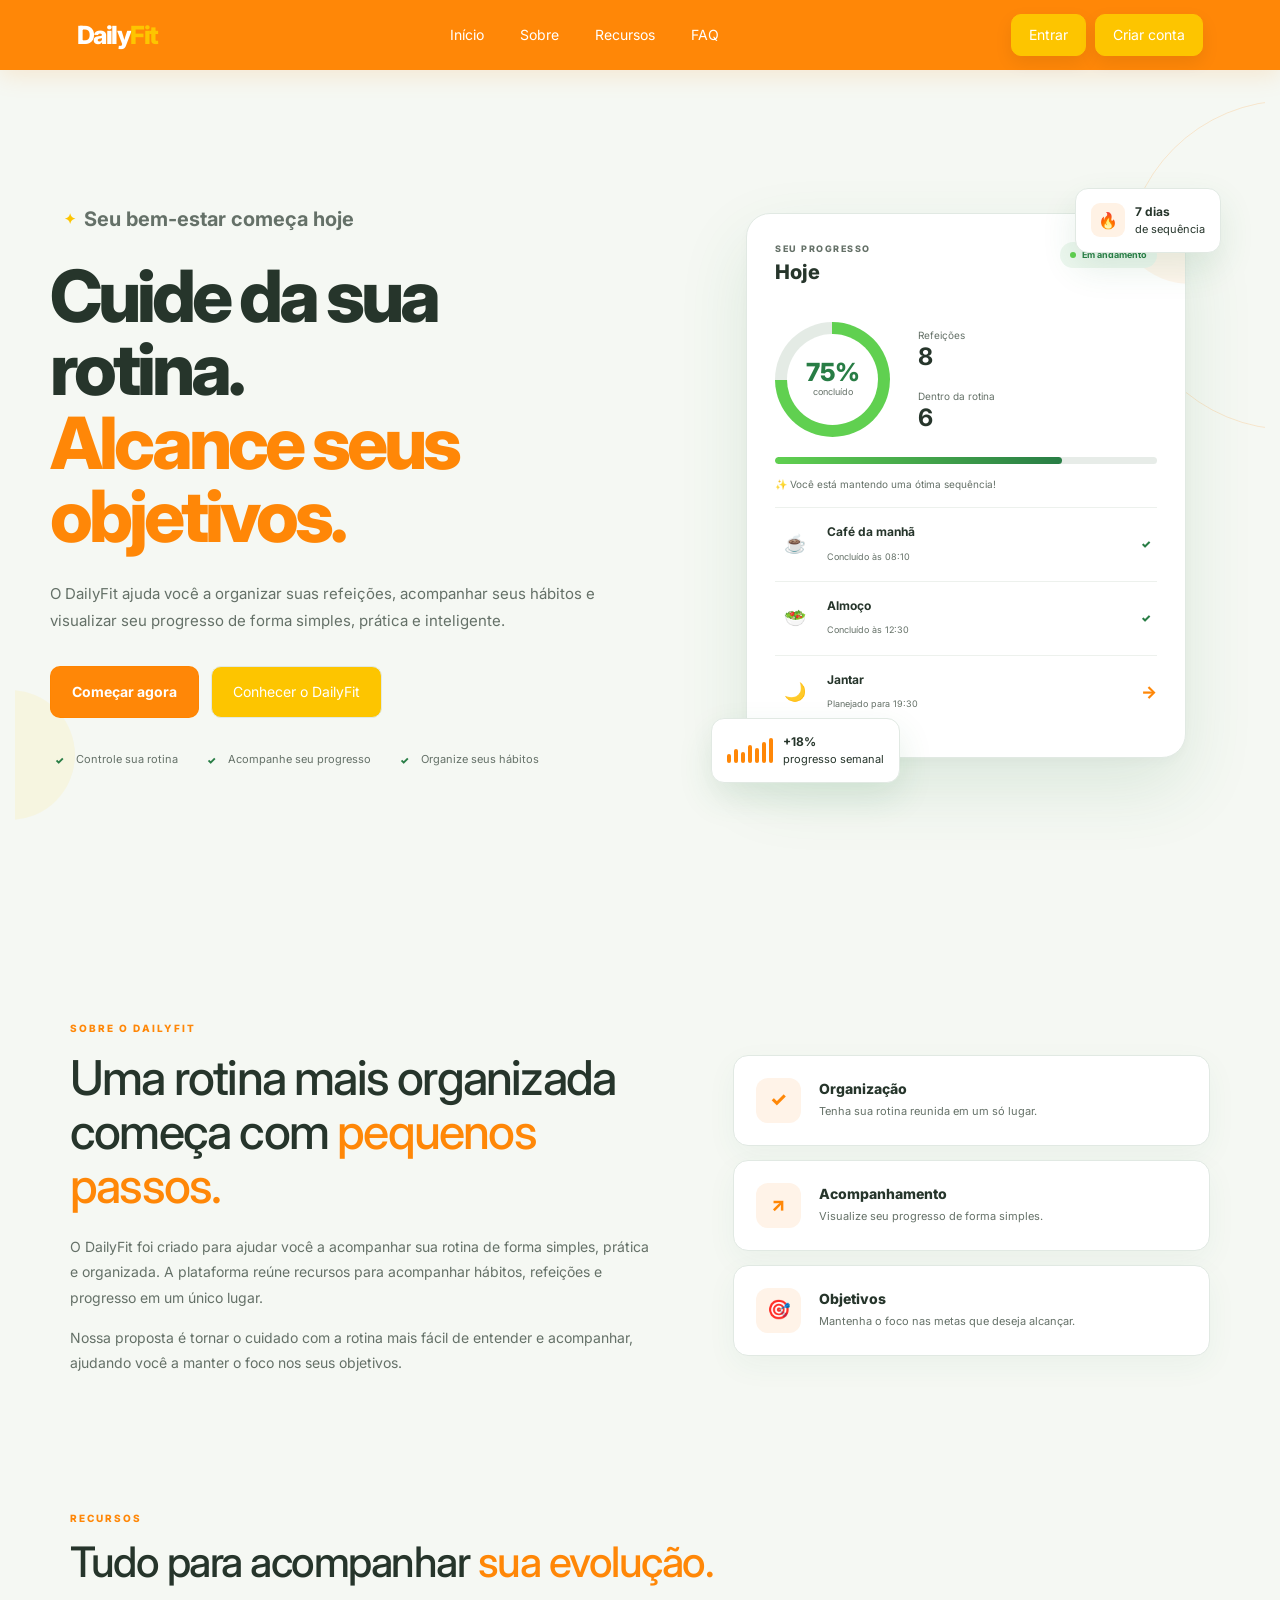
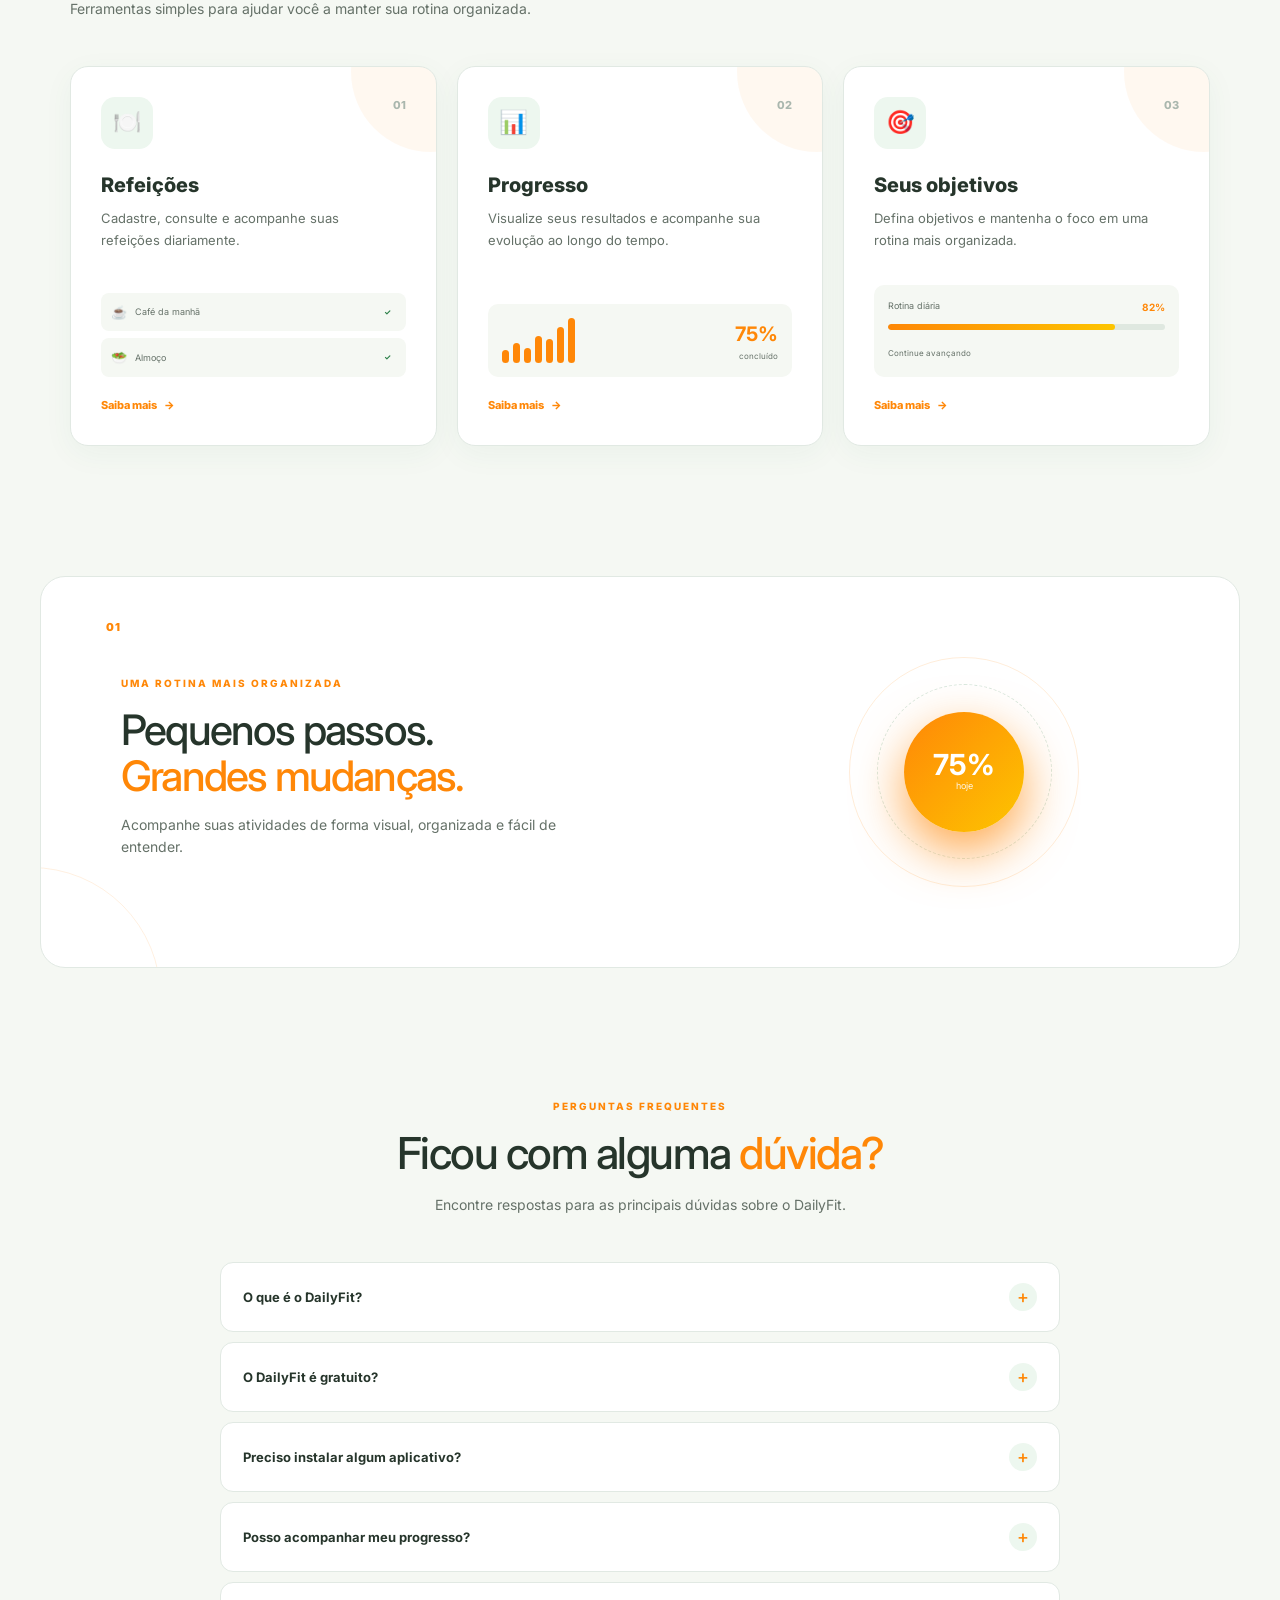
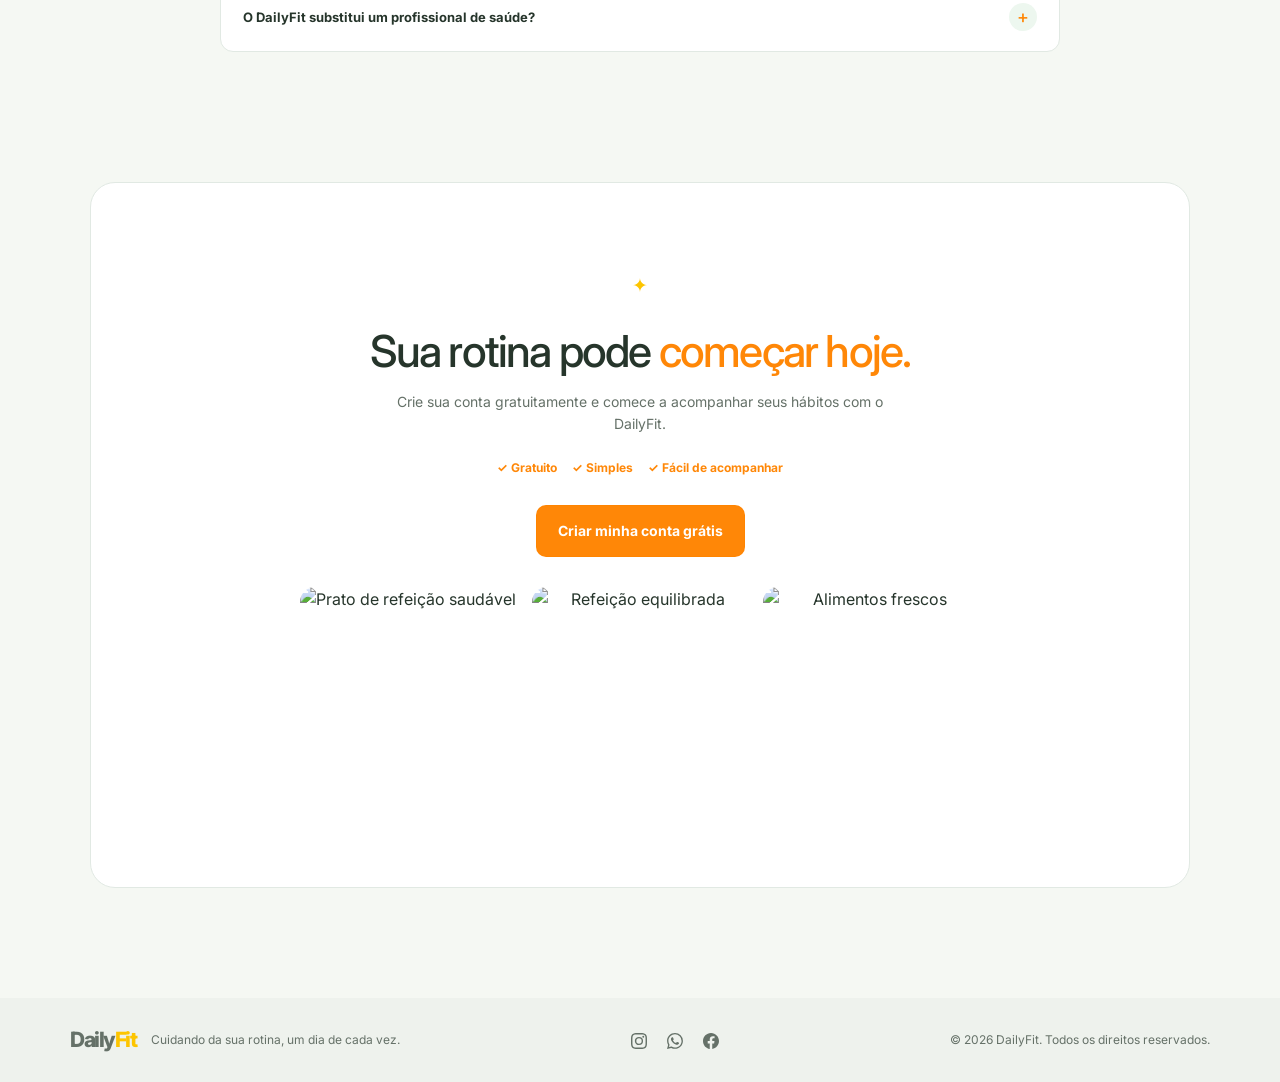
==== templates/index.html @ 5a9d4e59 "Banco de dados, telas do app e correções gerais - Cria o banco SQLite (database.py) e os modelos de " ====
<!DOCTYPE html>
<html lang="pt-BR">
<head>
    <meta charset="UTF-8">
    <meta name="viewport" content="width=device-width, initial-scale=1.0">
    <meta name="description" content="DailyFit - Organize sua rotina, acompanhe seus hábitos e visualize seu progresso de forma simples e inteligente.">
    <title>DailyFit | Sua rotina, seu progresso</title>
    <link rel="preconnect" href="https://fonts.googleapis.com">
    <link rel="preconnect" href="https://fonts.gstatic.com" crossorigin>
    <link href="https://cdn.jsdelivr.net/npm/bootstrap@5.3.8/dist/css/bootstrap.min.css" rel="stylesheet" integrity="sha384-sRIl4kxILFvY47J16cr9ZwB07vP4J8+LH7qKQnuqkuIAvNWLzeN8tE5YBujZqJLB" crossorigin="anonymous">
    <link href="https://fonts.googleapis.com/css2?family=Inter:wght@400;500;600;700;800&display=swap" rel="stylesheet">

    <link rel="stylesheet" href="/static/css/style.css">
</head>
<body>

    <!-- NAVBAR -->
    <header class="navbar">
        <a href="#inicio" class="logo">Daily<span>Fit</span></a>
        <nav class="nav-links" aria-label="Navegação principal">
        <a href="#inicio">Início</a>
        <a href="#sobre">Sobre</a>
        <a href="#recursos">Recursos</a>
        <a href="#faq">FAQ</a>
        </nav>
        <div class="nav-buttons">
            <a href="/login" class="btn-login">Entrar</a>
            <a href="/cadastro" class="btn-cadastro">Criar conta</a>
        </div>
    </header>

    <main>
        <!-- HERO -->
        <section id="inicio" class="hero">
            <div class="hero-decoration decoration-one"></div>
            <div class="hero-decoration decoration-two"></div>

            <div class="hero-content">
             <div class="badge"><span>✦</span> Seu bem-estar começa hoje</div>
             <h1>Cuide da sua rotina. <span>Alcance seus objetivos.</span></h1>
             <p>O DailyFit ajuda você a organizar suas refeições, acompanhar seus hábitos e visualizar seu progresso de forma simples, prática e inteligente.</p>

            <div class="hero-buttons">
                <a href="/cadastro" class="btn-primary">Começar agora</a>
                <a href="#sobre" class="btn-secondary">Conhecer o DailyFit</a>
            </div>

            <div class="benefits">
                <div><span class="check">✓</span> Controle sua rotina</div>
                <div><span class="check">✓</span> Acompanhe seu progresso</div>
                 <div><span class="check">✓</span> Organize seus hábitos</div>
                </div>
            </div>

            <!-- DASHBOARD -->
            <div class="dashboard-wrapper">
                <div class="floating-card card-top">
                <div class="floating-icon">🔥</div>
                <div>
                    <strong>7 dias</strong>
                    <small>de sequência</small>
                </div>
            </div>

            <div class="hero-card">
                <div class="card-header">
                <div>
                    <span class="card-label">SEU PROGRESSO</span>
                    <h3>Hoje</h3>
                </div>
                <span class="status"><span></span> Em andamento</span>
            </div>

            <div class="progress-area">
             <div class="progress-circle">
                <div class="progress-inner">
                <strong>75%</strong>
                <span>concluído</span>
                </div>
                </div>
                    <div class="progress-details">
                    <div class="stat"><span>Refeições</span> <strong>8</strong></div>
                    <div class="stat"><span>Dentro da rotina</span> <strong>6</strong></div>
                 </div>
             </div>

            <div class="progress-bar"><div></div></div>
                 <p class="progress-text">✨ Você está mantendo uma ótima sequência!</p>

                <div class="meal">
                    <div class="meal-icon">☕</div>
                    <div class="meal-info">
                        <strong>Café da manhã</strong>
                        <small>Concluído às 08:10</small>
                </div>
                    <span class="meal-check">✓</span>
            </div>

                   
            
            <div class="meal">
            <div class="meal-icon">🥗</div>
                <div class="meal-info">
                     <strong>Almoço</strong>
                    <small>Concluído às 12:30</small>
         </div>
                 <span class="meal-check">✓</span>
            </div>

                <div class="meal">
                    <div class="meal-icon">🌙</div>
                     <div class="meal-info">
                     <strong>Jantar</strong>
                      <small>Planejado para 19:30</small>
                </div>
                <span class="meal-arrow">→</span>
            </div>
            </div>

                <div class="floating-card card-bottom">
                    <div class="mini-chart">
                        <span></span><span></span><span></span><span></span><span></span><span></span><span></span>
                    </div>
                    <div>
                        <strong>+18%</strong>
                        <small>progresso semanal</small>
                    </div>
                </div>
            </div>
        </section>

        <!-- SOBRE -->
        <section id="sobre" class="sobre-section">

    <div class="sobre-content">

        <div class="sobre-texto">

            <div class="section-label">
                SOBRE O DAILYFIT
            </div>

            <h2>
                Uma rotina mais organizada
                começa com <span>pequenos passos.</span>
            </h2>

            <p>
                O DailyFit foi criado para ajudar você a acompanhar
                sua rotina de forma simples, prática e organizada.
                A plataforma reúne recursos para acompanhar hábitos,
                refeições e progresso em um único lugar.
            </p>

            <p>
                Nossa proposta é tornar o cuidado com a rotina mais
                fácil de entender e acompanhar, ajudando você a
                manter o foco nos seus objetivos.
            </p>

        </div>


        <div class="sobre-beneficios">

            <div class="beneficio-card">

                <div class="beneficio-icon">
                    ✓
                </div>

                <div>
                    <h3>Organização</h3>

                    <p>
                        Tenha sua rotina reunida
                        em um só lugar.
                    </p>
                </div>

            </div>


            <div class="beneficio-card">

                <div class="beneficio-icon">
                    ↗
                </div>

                <div>
                    <h3>Acompanhamento</h3>

                    <p>
                        Visualize seu progresso
                        de forma simples.
                    </p>
                </div>

            </div>


            <div class="beneficio-card">

                <div class="beneficio-icon">
                    🎯
                </div>

                <div>
                    <h3>Objetivos</h3>

                    <p>
                        Mantenha o foco nas metas
                        que deseja alcançar.
                    </p>
                </div>

            </div>

        </div>

    </div>

</section>

        <!-- RECURSOS -->
        <section id="recursos" class="features-section">
            <div class="section-heading">
                <div class="section-label">RECURSOS</div>
                <h2>Tudo para acompanhar <span>sua evolução.</span></h2>
                <p>Ferramentas simples para ajudar você a manter sua rotina organizada.</p>
            </div>

            <div class="features">
                <article class="feature">
                    <div class="feature-top">
                        <div class="feature-icon">🍽️</div>
                        <span class="feature-number">01</span>
                    </div>
                    <h3>Refeições</h3>
                    <p>Cadastre, consulte e acompanhe suas refeições diariamente.</p>
                    <div class="mini-meals">
                        <div><span>☕</span> Café da manhã <b>✓</b></div>
                        <div><span>🥗</span> Almoço <b>✓</b></div>
                    </div>
                    <a href="#">Saiba mais <span>→</span></a>
                </article>

                <article class="feature">
                    <div class="feature-top">
                        <div class="feature-icon">📊</div>
                        <span class="feature-number">02</span>
                    </div>
                    <h3>Progresso</h3>
                    <p>Visualize seus resultados e acompanhe sua evolução ao longo do tempo.</p>
                    <div class="mini-progress">
                        <div class="progress-bars">
                            <span></span><span></span><span></span><span></span><span></span><span></span><span></span>
                        </div>
                        <div class="mini-progress-info">
                            <strong>75%</strong>
                            <small>concluído</small>
                        </div>
                    </div>
                    <a href="#">Saiba mais <span>→</span></a>
                </article>

                <article class="feature">
                    <div class="feature-top">
                        <div class="feature-icon">🎯</div>
                        <span class="feature-number">03</span>
                    </div>
                    <h3>Seus objetivos</h3>
                    <p>Defina objetivos e mantenha o foco em uma rotina mais organizada.</p>
                    <div class="goal-box">
                        <div class="goal-header">
                            <span>Rotina diária</span>
                            <strong>82%</strong>
                        </div>
                        <div class="goal-bar"><span></span></div>
                        <small>Continue avançando</small>
                    </div>
                    <a href="#">Saiba mais <span>→</span></a>
                </article>
            </div>
        </section>

        <!-- DESTAQUE -->
        <section class="highlight">
            <div class="highlight-content">
                <span class="highlight-number">01</span>
                <div>
                    <span class="section-label">UMA ROTINA MAIS ORGANIZADA</span>
                    <h2>Pequenos passos. <span>Grandes mudanças.</span></h2>
                    <p>Acompanhe suas atividades de forma visual, organizada e fácil de entender.</p>
                </div>
            </div>

            <div class="highlight-visual">
                <div class="visual-circle circle-large"></div>
                <div class="visual-circle circle-medium"></div>
                <div class="visual-circle circle-small"></div>
                <div class="visual-center">
                    <strong>75%</strong>
                    <span>hoje</span>
                </div>
            </div>
        </section>

        <!-- PERGUNTAS FREQUENTES-->

<section id="faq" class="faq-section">

    <div class="faq-heading">

        <div class="section-label">
            PERGUNTAS FREQUENTES
        </div>

        <h2>
            Ficou com alguma
            <span>dúvida?</span>
        </h2>

        <p>
            Encontre respostas para as principais dúvidas
            sobre o DailyFit.
        </p>

    </div>


    <div class="faq-list">

        <div class="faq-item">

            <button class="faq-question" type="button">

                <span>
                    O que é o DailyFit?
                </span>

                <span class="faq-icon">
                    +
                </span>

            </button>

            <div class="faq-answer">

                <p>
                    O DailyFit é uma plataforma criada para ajudar
                    você a organizar sua rotina, acompanhar suas
                    refeições, hábitos e visualizar seu progresso
                    de forma simples e prática.
                </p>

            </div>

        </div>


        <div class="faq-item">

            <button class="faq-question" type="button">

                <span>
                    O DailyFit é gratuito?
                </span>

                <span class="faq-icon">
                    +
                </span>

            </button>

            <div class="faq-answer">

                <p>
                    Sim. Você pode criar sua conta gratuitamente
                    e começar a utilizar os recursos disponíveis
                    na plataforma.
                </p>

            </div>

        </div>


        <div class="faq-item">

            <button class="faq-question" type="button">

                <span>
                    Preciso instalar algum aplicativo?
                </span>

                <span class="faq-icon">
                    +
                </span>

            </button>

            <div class="faq-answer">

                <p>
                    Não. O DailyFit pode ser acessado diretamente
                    pelo navegador, facilitando o acesso à sua
                    rotina de qualquer dispositivo compatível.
                </p>

            </div>

        </div>


        <div class="faq-item">

            <button class="faq-question" type="button">

                <span>
                    Posso acompanhar meu progresso?
                </span>

                <span class="faq-icon">
                    +
                </span>

            </button>

            <div class="faq-answer">

                <p>
                    Sim. O DailyFit apresenta informações sobre
                    sua rotina e permite acompanhar sua evolução
                    de maneira visual e organizada.
                </p>

            </div>

        </div>


        <div class="faq-item">

            <button class="faq-question" type="button">

                <span>
                    O DailyFit substitui um profissional de saúde?
                </span>

                <span class="faq-icon">
                    +
                </span>

            </button>

            <div class="faq-answer">

                <p>
                    Não. O DailyFit é uma ferramenta de organização
                    e acompanhamento e não substitui a orientação
                    de profissionais de saúde.
                </p>

            </div>

        </div>

    </div>

</section>

        <!-- CTA -->
        <section class="cta">
            <div class="cta-decoration cta-decoration-one"></div>
            <div class="cta-decoration cta-decoration-two"></div>
            <div class="cta-content">
                <span class="cta-icon">✦</span>
                <h2>Sua rotina pode <span>começar hoje.</span></h2>
                <p>Crie sua conta gratuitamente e comece a acompanhar seus hábitos com o DailyFit.</p>
                <div class="cta-benefits">
                    <span>✓ Gratuito</span>
                    <span>✓ Simples</span>
                    <span>✓ Fácil de acompanhar</span>
                </div>
                <a href="/cadastro" class="btn-primary cta-button">Criar minha conta grátis</a>
                <div class="product-card">
                    <img src="https://images.unsplash.com/photo-1565895405138-6c3a1555da6a?w=600" alt="Prato de refeição saudável" loading="lazy">
                    <img src="https://images.unsplash.com/photo-1619566636858-adf3ef46400b?w=600" alt="Refeição equilibrada" loading="lazy">
                    <img src="https://images.unsplash.com/photo-1690983321954-30481504365f?w=600" alt="Alimentos frescos" loading="lazy">
                 </div>
            </div>
        </section>
    </main>

    <!-- FOOTER -->
    <footer>
        <div class="footer-content">
            <div class="footer-brand">
                <a href="#inicio" class="logo">Daily<span>Fit</span></a>
                <p>Cuidando da sua rotina, um dia de cada vez.</p>
            </div>

            <div class="footer-links">
                <a href="#" aria-label="Instagram" target="_blank">
                    <svg xmlns="http://www.w3.org/2000/svg" width="16" height="16" fill="currentColor" class="bi bi-instagram" viewBox="0 0 16 16"><path d="M8 0C5.829 0 5.556.01 4.703.048 3.85.088 3.269.222 2.76.42a3.9 3.9 0 0 0-1.417.923A3.9 3.9 0 0 0 .42 2.76C.222 3.268.087 3.85.048 4.7.01 5.555 0 5.827 0 8.001c0 2.172.01 2.444.048 3.297.04.852.174 1.433.372 1.942.205.526.478.972.923 1.417.444.445.89.719 1.416.923.51.198 1.09.333 1.942.372C5.555 15.99 5.827 16 8 16s2.444-.01 3.298-.048c.851-.04 1.434-.174 1.943-.372a3.9 3.9 0 0 0 1.416-.923c.445-.445.718-.891.923-1.417.197-.509.332-1.09.372-1.942C15.99 10.445 16 10.173 16 8s-.01-2.445-.048-3.299c-.04-.851-.175-1.433-.372-1.941a3.9 3.9 0 0 0-.923-1.417A3.9 3.9 0 0 0 13.24.42c-.51-.198-1.092-.333-1.943-.372C10.443.01 10.172 0 7.998 0zm-.717 1.442h.718c2.136 0 2.389.007 3.232.046.78.035 1.204.166 1.486.275.373.145.64.319.92.599s.453.546.598.92c.11.281.24.705.275 1.485.039.843.047 1.096.047 3.231s-.008 2.389-.047 3.232c-.035.78-.166 1.203-.275 1.485a2.5 2.5 0 0 1-.599.919c-.28.28-.546.453-.92.598-.28.11-.704.24-1.485.276-.843.038-1.096.047-3.232.047s-2.39-.009-3.233-.047c-.78-.036-1.203-.166-1.485-.276a2.5 2.5 0 0 1-.92-.598 2.5 2.5 0 0 1-.6-.92c-.109-.281-.24-.705-.275-1.485-.038-.843-.046-1.096-.046-3.233s.008-2.388.046-3.231c.036-.78.166-1.204.276-1.486.145-.373.319-.64.599-.92s.546-.453.92-.598c.282-.11.705-.24 1.485-.276.738-.034 1.024-.044 2.515-.045zm4.988 1.328a.96.96 0 1 0 0 1.92.96.96 0 0 0 0-1.92m-4.27 1.122a4.109 4.109 0 1 0 0 8.217 4.109 4.109 0 0 0 0-8.217m0 1.441a2.667 2.667 0 1 1 0 5.334 2.667 2.667 0 0 1 0-5.334"/></svg>
                </a>
                <a href="#" aria-label="WhatsApp" target="_blank">
                    <svg xmlns="http://www.w3.org/2000/svg" width="16" height="16" fill="currentColor" class="bi bi-whatsapp" viewBox="0 0 16 16"><path d="M13.601 2.326A7.85 7.85 0 0 0 7.994 0C3.627 0 .068 3.558.064 7.926c0 1.399.366 2.76 1.057 3.965L0 16l4.204-1.102a7.9 7.9 0 0 0 3.79.965h.004c4.368 0 7.926-3.558 7.93-7.93A7.9 7.9 0 0 0 13.6 2.326zM7.994 14.521a6.6 6.6 0 0 1-3.356-.92l-.24-.144-2.494.654.666-2.433-.156-.251a6.56 6.56 0 0 1-1.007-3.505c0-3.626 2.957-6.584 6.591-6.584a6.56 6.56 0 0 1 4.66 1.931 6.56 6.56 0 0 1 1.928 4.66c-.004 3.639-2.961 6.592-6.592 6.592m3.615-4.934c-.197-.099-1.17-.578-1.353-.646-.182-.065-.315-.099-.445.099-.133.197-.513.646-.627.775-.114.133-.232.148-.43.05-.197-.1-.836-.308-1.592-.985-.59-.525-.985-1.175-1.103-1.372-.114-.198-.011-.304.088-.403.087-.088.197-.232.296-.346.1-.114.133-.198.198-.33.065-.134.034-.248-.015-.347-.05-.099-.445-1.076-.612-1.47-.16-.389-.323-.335-.445-.34-.114-.007-.247-.007-.38-.007a.73.73 0 0 0-.529.247c-.182.198-.691.677-.691 1.654s.71 1.916.81 2.049c.098.133 1.394 2.132 3.383 2.992.47.205.84.326 1.129.418.475.152.904.129 1.246.08.38-.058 1.171-.48 1.338-.943.164-.464.164-.86.114-.943-.049-.084-.182-.133-.38-.232"/></svg>
                </a>
                <a href="#" aria-label="Facebook" target="_blank">
                    <svg xmlns="http://www.w3.org/2000/svg" width="16" height="16" fill="currentColor" class="bi bi-facebook" viewBox="0 0 16 16"><path d="M16 8.049c0-4.446-3.582-8.05-8-8.05C3.58 0-.002 3.603-.002 8.05c0 4.017 2.926 7.347 6.75 7.951v-5.625h-2.03V8.05H6.75V6.275c0-2.017 1.195-3.131 3.022-3.131.876 0 1.791.157 1.791.157v1.98h-1.009c-.993 0-1.303.621-1.303 1.258v1.51h2.218l-.354 2.326H9.25V16c3.824-.604 6.75-3.934 6.75-7.951"/></svg>
                </a>
            </div>

            <span class="copyright">© 2026 DailyFit. Todos os direitos reservados.</span>
        </div>
    </footer>

    <script src="/static/js/script.js"></script>

</body>
</html>
---- static/css/style.css ----
:root {

    --laranja-principal: #ff8400f8;
    --verde-escuro: #287d45;
    --verde-claro: #60d050;
    --amarelo: #fdc500;
    --amarelo-hover: #f3c82f;
    --fundo: #f5f8f3;
    --fundo-verde: #edf7ef;
    --branco: #ffffff;
    --texto: #26352b;
    --texto-secundario: #657168;
    --borda: #e1e9e3;
    --sombra: 0 20px 60px rgba(40, 125, 69, 0.10);
    --radius: 18px;
}

* {
    margin: 0;
    padding: 0;
    box-sizing: border-box;
}

html {
    scroll-behavior: smooth;
}

body {
    font-family: "Inter", Arial, Helvetica, sans-serif;
    background: var(--fundo);
    color: var(--texto);
    line-height: 1.6;
    overflow-x: hidden;
}

a {
    text-decoration: none;
    color: inherit;
}


/* SELEÇÃO DE TEXTO*/

::selection {
    background: var(--amarelo);
    color: var(--texto);
}


/* SCROLLBAR*/

::-webkit-scrollbar {
    width: 8px;
}

::-webkit-scrollbar-track {
    background: var(--fundo);
}

::-webkit-scrollbar-thumb {
    background: var(--laranja-principal);
    border-radius: 20px;
}

::-webkit-scrollbar-thumb:hover {
    background: var(--amarelo-hover);
}


/* NAVBAR */

.navbar {
    width: 100%;
    min-height: 70px;
    padding: 12px 6%;
    display: flex;
    align-items: center;
    justify-content: space-between;
    position: sticky;
    top: 0;
    z-index: 1000;
    background: var(--laranja-principal);
    box-shadow:0 5px 25px rgba(255, 132, 0, 0.15);
}


/* LOGO*/

.logo {
    display: inline-flex;
    align-items: center;
    font-size: 25px;
    font-weight: 800;
    letter-spacing: -1.5px;
    color: var(--branco);
    transition: 0.3s ease;
}

.logo span {
    color: var(--amarelo);
}

.logo:hover {
    transform: translateY(-2px);
}


/* LINKS NAVBAR */

.nav-links {
    display: flex;
    align-items: center;
    gap: 36px;
}

.nav-links a {
    position: relative;
    color: var(--branco);
    font-size: 14px;
    transition: 0.25s ease;
}

.nav-links a::after {
    content: "";
    position: absolute;
    left: 50%;
    bottom: -8px;
    width: 0;
    height: 2px;
    background: var(--amarelo);
    border-radius: 10px;
    transform: translateX(-50%);
    transition: 0.25s ease;
}

.nav-links a:hover {
    color: var(--amarelo-hover);
}

.nav-links a:hover::after {
    width: 100%;
}

/* BOTÕES NAVBAR*/

.nav-buttons {
    display: flex;
    align-items: center;
    gap: 9px;
}

.btn-login,
.btn-cadastro {
    display: inline-flex;
    align-items: center;
    justify-content: center;
    min-height: 40px;
    padding: 9px 17px;
    border-radius: 10px;
    font-size: 14px;
    transition: 0.3s ease;
}


/* BOTÃO ENTRAR */

.btn-login {
    color: var(--branco);
    background: var(--amarelo);
    border: 1px solid var(--amarelo);
    box-shadow:0 7px 18px rgba(0, 0, 0, 0.08);
}

.btn-login:hover {
    background: var(--amarelo-hover);
    border-color: var(--amarelo-hover);
    transform: translateY(-2px);
}


/* BOTÃO CRIAR CONTA */

.btn-cadastro {
    color: var(--branco);
    background: var(--amarelo);
    border: 1px solid var(--amarelo);
    box-shadow:0 7px 18px rgba(0, 0, 0, 0.08);
}

.btn-cadastro:hover {
    background: var(--amarelo-hover);
    border-color: var(--amarelo-hover);
    transform: translateY(-2px);
    box-shadow:0 10px 22px rgba(0, 0, 0, 0.12);
}


/*hero*/

.hero {
    position: relative;
    max-width: 1250px;
    min-height: calc(100vh - 70px);
    margin: 0 auto;
    padding: 85px 35px;
    display: grid;
    grid-template-columns: 1fr 0.9fr;
    align-items: center;
    gap: 65px;
    overflow: hidden;
}


/* decoraçoes */

.hero-decoration {
    position: absolute;
    pointer-events: none;
    border-radius: 50%;
    z-index: -1;
}

.decoration-one {
    width: 330px;
    height: 330px;
    right: -190px;
    top: 30px;
    border: 1px solid rgba(255, 132, 0, 0.16);

}

.decoration-two {
    width: 130px;
    height: 130px;
    left: -70px;
    bottom: 80px;
    background: rgba(253, 197, 0, 0.08);
    animation:floatingDecoration 5s ease-in-out infinite;
}

@keyframes rotateDecoration {

    from {
        transform: rotate(0deg);
    }

    to {
        transform: rotate(360deg);
    }
}

@keyframes floatingDecoration {

    0%,
    100% {
        transform: translateY(0);
    }

    50% {
        transform: translateY(-15px);
    }
}



.hero-content {
    max-width: 650px;

    animation:
        heroText 0.8s ease both;
}

@keyframes heroText {

    from {
        opacity: 0;
        transform: translateY(25px);
    }

    to {
        opacity: 1;
        transform: translateY(0);
    }
}


.badge {
    display: inline-flex;
    align-items: center;
    gap: 8px;
    padding: 8px 14px;
    margin-bottom: 22px;
    background: var(--fundo);
    border-radius: 50px;
    color: var(--texto-secundario);
    font-size: 20px;
    font-weight: 700;
}

.badge span {
    color: var(--amarelo);
    font-size: 14px;
}


/* titulo */

.hero h1 {
    max-width: 700px;
    margin-bottom: 27px;
    color: var(--texto);
    font-size: clamp(45px, 6vw, 72px);
    line-height: 1.02;
    letter-spacing: -4px;
    font-weight: 800;
}


/* AQUI O LARANJA É DESTAQUE */

.hero h1 span {
    display: block;
    color: var(--laranja-principal);
}


/* texto */

.hero-content > p {
    max-width: 570px;
    margin-bottom: 32px;
    color: var(--texto-secundario);
    font-size: 15px;
    line-height: 1.8;
}


/* BOTÕES HERO */

.hero-buttons {
    display: flex;
    align-items: center;
    gap: 12px;
    margin-bottom: 32px;
}

.btn-secondary {
    display: inline-flex;
    align-items: center;
    justify-content: center;
    min-height: 48px;
    border-radius: 10px;
    font-size: 14px;
    transition: 0.3s ease;
}

/* BOTÃO PRINCIPAL */

.btn-primary {
    display: inline-flex;
    align-items: center;
    justify-content: center;
    min-height: 48px;
    padding: 14px 21px;
    border-radius: 10px;
    font-size: 14px;
    font-weight: 700;
    color: var(--branco);
    background: var(--laranja-principal);
    border: 1px solid var(--laranja-principal);
    transition: 0.3s ease;
}

.btn-primary:hover {
    color: var(--branco);
    transform: translateY(-3px);
    box-shadow: 0 12px 28px rgba(255, 132, 0, 0.30);
}

.cta-button {
    margin-bottom: 30px;
}

/* BOTÃO SECUNDÁRIO */

.btn-secondary {
    padding: 14px 21px;
    color: var(--branco);
    background: var(--amarelo);
    border: 1px solid var(--borda);
}

.btn-secondary:hover {
    color: var(--branco);
    background: var(--amarelo-hover);
    transform: translateY(-3px);
    box-shadow: var(--sombra);
}


.benefits {
    display: flex;
    flex-wrap: wrap;
    gap: 15px 24px;
    color: var(--texto-secundario);
    font-size: 11px;
}

.benefits > div {
    display: flex;
    align-items: center;
    gap: 7px;
}

.check {
    width: 19px;
    height: 19px;
    display: flex;
    align-items: center;
    justify-content: center;
    color: var(--verde-escuro);
    border-radius: 50%;
    font-size: 10px;
    font-weight: 900;
}


.dashboard-wrapper {
    position: relative;
    width: 100%;
    max-width: 500px;
    margin: auto;
    padding: 30px;
    animation:dashboardEnter 0.9s 0.15s ease both;
}

@keyframes dashboardEnter {

    from {
        opacity: 0;

        transform: translateY(25px) scale(0.97);
    }

    to {
        opacity: 1;

        transform: translateY(0) scale(1);
    }
}

.hero-card {
    position: relative;
    z-index: 2;
    padding: 28px;
    background: var(--branco);
    border: 1px solid var(--borda);
    border-radius: 24px;
    box-shadow:0 30px 70px rgba(40, 125, 69, 0.12), 
    0 5px 15px rgba(0, 0, 0, 0.03);
    overflow: hidden;
}


/* detalhe laranja */

.hero-card::before {
    content: "";
    position: absolute;
    width: 150px;
    height: 150px;
    right: -80px;
    top: -80px;
    background: rgba(255, 132, 0, 0.07);
    border-radius: 50%;
}


.card-header {
    position: relative;
    z-index: 2;
    display: flex;
    align-items: flex-start;
    justify-content: space-between;
    gap: 15px;
    margin-bottom: 30px;
}

.card-label {
    display: block;
    margin-bottom: 4px;
    color: var(--texto-secundario);
    font-size: 9px;
    font-weight: 800;
    letter-spacing: 1.5px;
}

.card-header h3 {
    font-size: 20px;
    font-weight: 800;
}


.status {
    display: flex;
    align-items: center;
    gap: 6px;
    padding: 6px 10px;
    background: var(--fundo-verde);
    color: var(--verde-escuro);
    border-radius: 20px;
    font-size: 9px;
    font-weight: 700;
}

.status span {
    width: 6px;
    height: 6px;
    background: var(--verde-claro);
    border-radius: 50%;
}


.progress-area {
    display: flex;
    align-items: center;
    gap: 28px;
    margin-bottom: 20px;
}


.progress-circle {
    position: relative;
    width: 115px;
    height: 115px;
    flex-shrink: 0;
    display: flex;
    align-items: center;
    justify-content: center;
    border-radius: 50%;
    background:conic-gradient(var(--verde-claro) 0 75%,
    #e4ebe5 75% 100%);
}

.progress-circle::before {
    content: "";
    position: absolute;
    width: 91px;
    height: 91px;
    background: var(--branco);
    border-radius: 50%;
}

.progress-inner {
    position: relative;
    z-index: 2;
    display: flex;
    flex-direction: column;
    align-items: center;
}

.progress-inner strong {
    color: var(--verde-escuro);
    font-size: 25px;
    line-height: 1;
    font-weight: 800;
}

.progress-inner span {
    color: var(--texto-secundario);
    font-size: 9px;
}


.progress-details {
    display: flex;
    flex-direction: column;
    gap: 17px;
}

.stat {
    display: flex;
    flex-direction: column;
}

.stat span {
    color: var(--texto-secundario);
    font-size: 10px;
}

.stat strong {
    color: var(--texto);
    font-size: 24px;
    line-height: 1.2;
}


.progress-bar {
    width: 100%;
    height: 7px;
    background: #e7ece8;
    border-radius: 20px;
    overflow: hidden;
}

.progress-bar div {
    width: 75%;
    height: 100%;
    background:linear-gradient(90deg,var(--verde-claro),
    var(--verde-escuro));
    border-radius: inherit;animation:
    progressLoad 1.2s ease both;
}

@keyframes progressLoad {

    from {
        width: 0;
    }

    to {
        width: 75%;
    }
}

.progress-text {
    margin: 12px 0 15px;
    color: var(--texto-secundario);
    font-size: 10px;
}


.meal {
    display: flex;
    align-items: center;
    gap: 12px;
    padding: 14px 0;
    border-top: 1px solid #edf1ed;
    transition: 0.3s ease;
}

.meal:hover {
    transform: translateX(4px);
}

.meal-icon {
    width: 40px;
    height: 40px;
    flex-shrink: 0;
    display: flex;
    align-items: center;
    justify-content: center;
    border-radius: 11px;
    font-size: 18px;
}

.meal-info {
    flex: 1;
}

.meal-info strong {
    display: block;
    font-size: 12px;
    font-weight: 700;
}

.meal-info small {
    color: var(--texto-secundario);
    font-size: 9px;
}

.meal-check {
    width: 22px;
    height: 22px;
    display: flex;
    align-items: center;
    justify-content: center;
    color: var(--verde-escuro);
    border-radius: 50%;
    font-size: 11px;
    font-weight: 900;
}

.meal-arrow {
    color: var(--laranja-principal);
    font-size: 17px;
    font-weight: 800;
}

/*icones de sequencia*/
.floating-card {
    position: absolute;
    z-index: 5;
    display: flex;
    align-items: center;
    gap: 10px;
    padding: 13px 15px;
    background: var(--branco);
    border: 1px solid var(--borda);
    border-radius: 13px;
    box-shadow:0 15px 35px rgba(40, 125, 69, 0.12);
    animation:floatingCard 4s ease-in-out infinite;
}

.floating-card strong {
    display: block;
    color: var(--texto);
    font-size: 12px;
}

.floating-card small {
    display: block;
    color: var(--texto);
    font-size: 11px;
}

.floating-icon {
    width: 34px;
    height: 34px;
    display: flex;
    align-items: center;
    justify-content: center;
    background: rgba(255, 132, 0, 0.10);
    border-radius: 9px;
    font-size: 16px;
}

.card-top {
    top: 5px;
    right: -5px;
}

.card-bottom {
    bottom: 5px;
    left: -5px;
}

@keyframes floatingCard {

    0%,
    100% {
        transform: translateY(0);
    }

    50% {
        transform: translateY(-7px);
    }
}


/*MINI GRÁFICO*/

.mini-chart {
    height: 25px;
    display: flex;
    align-items: flex-end;
    gap: 3px;
}

.mini-chart span {
    width: 4px;
    background: var(--laranja-principal);
    border-radius: 5px;
}

.mini-chart span:nth-child(1) {
    height: 35%;
}

.mini-chart span:nth-child(2) {
    height: 55%;
}

.mini-chart span:nth-child(3) {
    height: 45%;
}

.mini-chart span:nth-child(4) {
    height: 70%;
}

.mini-chart span:nth-child(5) {
    height: 60%;
}

.mini-chart span:nth-child(6) {
    height: 85%;
}

.mini-chart span:nth-child(7) {
    height: 100%;
}



.section {
    max-width: 800px;
    margin: 130px auto;
    padding: 0 30px;
    text-align: center;
}

.section-label {
    color: var(--laranja-principal);
    font-size: 10px;
    font-weight: 800;
    letter-spacing: 2px;
}

.section h2 {
    margin: 14px 0 18px;
    color: var(--texto);
    font-size: clamp(32px, 4vw, 46px);
    line-height: 1.15;
    letter-spacing: -1.8px;
}

.section h2 span {
    display: block;
    color: var(--laranja-principal);
}

.section p {
    color: var(--texto-secundario);
    font-size: 15px;
    line-height: 1.8;
}


/* LINHA SOBRE*/

.sobre-section {
    max-width: 1200px;
    margin: 0 auto;
    padding: 120px 30px;
}

.sobre-content {
    display: grid;
    grid-template-columns: 1.1fr 0.9fr;
    align-items: center;
    gap: 80px;
}

/* TEXTO */

.sobre-texto {
    max-width: 620px;
}

.sobre-texto .section-label {
    color: var(--laranja-principal);
    font-size: 10px;
    font-weight: 800;
    letter-spacing: 2px;
    margin-bottom: 15px;
}

.sobre-texto h2 {
    margin: 0 0 22px;
    color: var(--texto);
    font-size: clamp(34px, 4vw, 48px);
    line-height: 1.12;
    letter-spacing: -1.8px;
}

.sobre-texto h2 span {
    color: var(--laranja-principal);
}

.sobre-texto p {
    margin-bottom: 15px;
    color: var(--texto-secundario);
    font-size: 14px;
    line-height: 1.8;
}


/* BENEFÍCIOS */

.sobre-beneficios {
    display: flex;
    flex-direction: column;
    gap: 14px;
}

.beneficio-card {
    display: flex;
    align-items: center;
    gap: 18px;
    padding: 22px;
    background: var(--branco);
    border: 1px solid var(--borda);
    border-radius: 15px;
    box-shadow:0 10px 30px rgba(40, 125, 69, 0.05);
    transition: 0.3s ease;
}

.beneficio-card:hover {
    transform: translateX(5px);
    border-color: rgba(255, 132, 0, 0.30);
    box-shadow:0 15px 35px rgba(40, 125, 69, 0.08);
}


/* ÍCONES */

.beneficio-icon {
    width: 45px;
    height: 45px;
    flex-shrink: 0;
    display: flex;
    align-items: center;
    justify-content: center;
    border-radius: 12px;
    background: #fff3e8;
    color: var(--laranja-principal);
    font-size: 19px;
    font-weight: 800;
}


/* TEXTO DOS CARDS */

.beneficio-card h3 {
    margin: 0 0 5px;
    color: var(--texto);
    font-size: 14px;
    font-weight: 800;
}

.beneficio-card p {
    margin: 0;
    color: var(--texto-secundario);
    font-size: 11px;
    line-height: 1.5;
}


/* RESPONSIVO */




/* RECURSOS*/

.features-section {
    max-width: 1200px;
    margin: 0 auto 130px;
    padding: 0 30px;
}

.section-heading {
    max-width: 650px;
    margin-bottom: 45px;
}

.section-heading h2 {
    margin: 12px 0;
    color: var(--texto);
    font-size: 42px;
    line-height: 1.15;
    letter-spacing: -1.5px;
}

.section-heading h2 span {
    color: var(--laranja-principal);
}

.section-heading p {
    color: var(--texto-secundario);
    font-size: 14px;
}


/* GRID*/

.features {
    display: grid;
    grid-template-columns:repeat(3, 1fr);
    gap: 20px;
}


/*CARDS */

.feature {
    position: relative;
    min-height: 380px;
    padding: 30px;
    display: flex;
    flex-direction: column;
    background: var(--branco);
    border: 1px solid var(--borda);
    border-radius: var(--radius);
    box-shadow:0 8px 30px rgba(40, 125, 69, 0.05);
    overflow: hidden;
    transition: 0.35s ease;
}

.feature::before {
    content: "";
    position: absolute;
    width: 160px;
    height: 160px;
    right: -75px;
    top: -75px;
    background: rgba(255, 132, 0, 0.06);
    border-radius: 50%;
    transition: 0.35s ease;
}

.feature::after {
    content: "";
    position: absolute;
    left: 0;
    top: 30px;
    width: 5px;
    height: 42px;
    background: var(--laranja-principal);
    border-radius: 0 5px 5px 0;
    opacity: 0;
    transition: 0.3s ease;
}

.feature:hover {
    transform: translateY(-8px);
    border-color: rgba(255, 132, 0, 0.35);

    box-shadow: 0 25px 55px rgba(40, 125, 69, 0.10);
}

.feature:hover::before {
    transform: scale(1.25);
}

.feature:hover::after {
    opacity: 1;
}


/* TOPO CARD */

.feature-top {
    position: relative;
    z-index: 2;
    display: flex;
    justify-content: space-between;
    align-items: flex-start;
}

.feature-icon {
    width: 52px;
    height: 52px;
    display: flex;
    align-items: center;
    justify-content: center;
    background: var(--fundo-verde);
    border-radius: 14px;
    font-size: 23px;
    transition: 0.3s ease;
}

.feature:hover .feature-icon {
    background: rgba(255, 132, 0, 0.12);
    transform: scale(1.05) rotate(-4deg);
}

.feature-number {
    color: #aab7ae;
    font-size: 11px;
    font-weight: 800;
}


/* TEXTO CARD*/

.feature h3 {
    margin-top: 24px;
    margin-bottom: 10px;
    font-size: 20px;
    font-weight: 800;
}

.feature > p {
    max-width: 280px;
    margin-bottom: 20px;
    color: var(--texto-secundario);
    font-size: 13px;
    line-height: 1.7;
}


/* MINI REFEIÇÕES*/

.mini-meals {
    margin-top: auto;
    margin-bottom: 20px;
    display: flex;
    flex-direction: column;
    gap: 7px;
}

.mini-meals div {
    display: flex;
    align-items: center;
    gap: 8px;
    padding: 9px 10px;
    background: var(--fundo);
    border-radius: 8px;
    color: var(--texto-secundario);
    font-size: 9px;
    transition: 0.3s ease;
}

.mini-meals div:hover {
    background: var(--fundo-verde);
}

.mini-meals span {
    font-size: 13px;
}

.mini-meals b {
    margin-left: auto;
    width: 17px;
    height: 17px;
    display: flex;
    align-items: center;
    justify-content: center;
    color: var(--verde-escuro);
    border-radius: 50%;
    font-size: 8px;
}


/* MINI PROGRESSO*/

.mini-progress {
    margin-top: auto;
    margin-bottom: 20px;
    display: flex;
    align-items: center;
    justify-content: space-between;
    gap: 15px;
    padding: 14px;
    background: var(--fundo);
    border-radius: 10px;
}

.progress-bars {
    height: 45px;
    display: flex;
    align-items: flex-end;
    gap: 4px;
}

.progress-bars span {
    width: 7px;
    border-radius: 4px;
    background: var(--laranja-principal);
    transition: 0.3s ease;
}

.feature:hover .progress-bars span {
    background: var(--verde-claro);
}

.progress-bars span:nth-child(1) {
    height: 30%;
}

.progress-bars span:nth-child(2) {
    height: 45%;
}

.progress-bars span:nth-child(3) {
    height: 35%;
}

.progress-bars span:nth-child(4) {
    height: 60%;
}

.progress-bars span:nth-child(5) {
    height: 55%;
}

.progress-bars span:nth-child(6) {
    height: 80%;
}

.progress-bars span:nth-child(7) {
    height: 100%;
}

.mini-progress-info {
    display: flex;
    flex-direction: column;
    text-align: right;
}

.mini-progress-info strong {
    color: var(--laranja-principal);
    font-size: 20px;
}

.mini-progress-info small {
    color: var(--texto-secundario);
    font-size: 8px;
}


/* OBJETIVO*/

.goal-box {
    margin-top: auto;
    margin-bottom: 20px;
    padding: 14px;
    background: var(--fundo);
    border-radius: 10px;
}

.goal-header {
    display: flex;
    justify-content: space-between;
    margin-bottom: 9px;
}

.goal-header span {
    color: var(--texto-secundario);
    font-size: 9px;
}

.goal-header strong {
    color: var(--laranja-principal);
    font-size: 10px;
}

.goal-bar {
    height: 6px;
    margin-bottom: 8px;
    background: #dfe8e0;
    border-radius: 10px;
    overflow: hidden;
}

.goal-bar span {
    display: block;
    width: 82%;
    height: 100%;
    background:linear-gradient(90deg, var(--laranja-principal),
    var(--amarelo));
    border-radius: inherit;
}

.goal-box small {
    color: var(--texto-secundario);
    font-size: 8px;
}


/* LINKS DOS CARDS */

.feature a {
    display: inline-flex;
    align-items: center;
    gap: 7px;
    width: fit-content;
    color: var(--laranja-principal);
    font-size: 11px;
    font-weight: 800;
    transition: 0.25s ease;
}

.feature a span {
    transition: 0.25s ease;
}

.feature a:hover {
    color: var(--verde-escuro);
}

.feature a:hover span {
    transform: translateX(5px);
}


/* HIGHLIGHT*/

.highlight {
    max-width: 1200px;
    margin: 0 auto 130px;
    padding: 65px;
    display: grid;
    grid-template-columns: 1fr 0.7fr;
    align-items: center;
    gap: 50px;
    position: relative;
    background:var(--branco) ;
    border: 1px solid var(--borda);
    border-radius: 25px;
    overflow: hidden;
}

.highlight::before {
    content: "";
    position: absolute;
    width: 260px;
    height: 260px;
    left: -140px;
    bottom: -160px;
    border: 1px solid rgba(255, 132, 0, 0.12);
    border-radius: 50%;
}


/* HIGHLIGHT CONTEÚDO*/

.highlight-content {
    position: relative;
    z-index: 2;
    display: flex
}

.highlight-number {
    color: var(--laranja-principal);
    margin-top: -50px;
    font-size: 11px;
    font-weight: 900;
    letter-spacing: 1px;
}

.highlight h2 {
    max-width: 520px;
    margin: 12px 0 15px;
    font-size: 42px;
    line-height: 1.1;
    letter-spacing: -1.8px;
}

.highlight h2 span {
    display: block;

    color: var(--laranja-principal);
}

.highlight p {
    max-width: 450px;
    color: var(--texto-secundario);
    font-size: 14px;
}


/*HIGHLIGHT VISUAL*/

.highlight-visual {
    position: relative;
    min-height: 260px;
    display: flex;
    align-items: center;
    justify-content: center;
}

.visual-circle {
    position: absolute;
    border-radius: 50%;
}

.circle-large {
    width: 230px;
    height: 230px;
    border: 1px solid rgba(255, 132, 0, 0.15);
    animation:rotateDecoration 20s linear infinite;
}

.circle-medium {
    width: 175px;
    height: 175px;
    border: 1px dashed rgba(40, 125, 69, 0.18);
    animation:rotateDecoration 12s linear infinite reverse;
}

.circle-small {
    width: 120px;
    height: 120px;
    background:linear-gradient(135deg, var(--laranja-principal),
    var(--amarelo));
    box-shadow:0 20px 50px rgba(255, 132, 0, 0.699);
}

.visual-center {
    position: relative;
    z-index: 2;
    display: flex;
    flex-direction: column;
    align-items: center;
    color: var(--branco);
}

.visual-center strong {
    font-size: 29px;
    line-height: 1;
}

.visual-center span {
    font-size: 9px;
    opacity: 0.9;
}

/* PERGUNTAS FREQUENTES */

.faq-section {
    max-width: 900px;
    margin: 0 auto 130px;
    padding: 0 30px;
}


/* CABEÇALHO */

.faq-heading {
    max-width: 650px;
    margin: 0 auto 45px;
    text-align: center;
}

.faq-heading .section-label {
    color: var(--laranja-principal);
    font-size: 10px;
    font-weight: 800;
    letter-spacing: 2px;
}

.faq-heading h2 {
    margin: 14px 0 15px;
    color: var(--texto);
    font-size: clamp(32px, 4vw, 44px);
    line-height: 1.15;
    letter-spacing: -1.5px;
}

.faq-heading h2 span {
    color: var(--laranja-principal);
}

.faq-heading p {
    color: var(--texto-secundario);
    font-size: 14px;
    line-height: 1.7;
}


/* LISTA */

.faq-list {
    display: flex;
    flex-direction: column;
    gap: 10px;
}


/* ITEM */

.faq-item {
    background: var(--branco);
    border: 1px solid var(--borda);
    border-radius: 13px;
    overflow: hidden;
    transition: 0.3s ease;
}

.faq-item:hover {
    border-color: rgba(255, 132, 0, 0.30);
    box-shadow:0 10px 30px rgba(40, 125, 69, 0.06);
}


/* PERGUNTA */

.faq-question {
    width: 100%;
    padding: 20px 22px;
    display: flex;
    align-items: center;
    justify-content: space-between;
    gap: 20px;
    background: transparent;
    border: none;
    color: var(--texto);
    text-align: left;
    cursor: pointer;
    font-size: 13px;
    font-weight: 700;
}

.faq-question:hover {
    color: var(--laranja-principal);
}


/* ÍCONE + */

.faq-icon {
    width: 28px;
    height: 28px;
    flex-shrink: 0;
    display: flex;
    align-items: center;
    justify-content: center;
    background: var(--fundo-verde);
    color: var(--laranja-principal);
    border-radius: 50%;
    font-size: 18px;
    font-weight: 500;
    transition: 0.3s ease;
}


/* RESPOSTA */

.faq-answer {
    max-height: 0;
    overflow: hidden;
    padding: 0 22px;
    transition:max-height 0.35s ease,
    padding 0.35s ease;
}

.faq-answer p {
    color: var(--texto-secundario);
    font-size: 12px;
    line-height: 1.8;
    padding-bottom: 20px;
}


/* FAQ ABERTA */

.faq-item.active {
    border-color: rgba(255, 132, 0, 0.35);
    box-shadow:0 12px 35px rgba(40, 125, 69, 0.07);
}

.faq-item.active .faq-question {
    color: var(--laranja-principal);
}

.faq-item.active .faq-icon {
    background: var(--amarelo);
    color: var(--verde-escuro);
    transform: rotate(45deg);
}

.faq-item.active .faq-answer {
    max-height: 200px;
    padding-top: 0;
}

/* CTA*/

.cta {
    max-width: 1100px;
    margin: 0 auto 110px;
    padding: 80px 30px;
    position: relative;
    overflow: hidden;
    text-align: center;
    background: var(--branco);
    border-radius: 25px;
    border: 1px solid var(--borda);
}

.cta-decoration {
    position: absolute;
    border-radius: 50%;
    border: 1px solid rgba(255, 255, 255, 0.18);
}

.cta-decoration-one {
    width: 300px;
    height: 300px;
    top: -150px;
    left: -100px;
}

.cta-decoration-two {
    width: 350px;
    height: 350px;
    bottom: -220px;
    right: -100px;
}


/* CTA CONTEÚDO*/

.cta-content {
    position: relative;
    z-index: 2;
    max-width: 680px;
    margin: auto;
}

.cta-icon {
    display: inline-flex;
    width: 45px;
    height: 45px;
    align-items: center;
    justify-content: center;
    margin-bottom: 18px;
    background:var(--branco);
    border-radius: 50%;
    color: var(--amarelo);
    font-size: 19px;
}

.cta h2 {
    color: var(--texto);
    font-size: 44px;
    line-height: 1.15;
    letter-spacing: -1.8px;
    margin-bottom: 14px;
}

.cta h2 span {
    color: var(--laranja-principal);
}

.cta p {
    max-width: 500px;
    margin: 0 auto 22px;
    color: var(--texto-secundario);
    font-size: 14px;
}


/* CTA BENEFÍCIOS */

.cta-benefits {
    display: flex;
    justify-content: center;
    flex-wrap: wrap;
    gap: 15px;
    margin-bottom: 28px;
}

.cta-benefits span {
    color: var(--laranja-principal);
    font-size: 12px;
    font-weight: 700;
}

/* CARD CTA */
.product-card {
    display: flex;
    align-items: center;
    gap: 15px;
    width: 100%;
}

.product-card img {
    width: calc((100% - 30px) / 3);
    height: 220px;
    object-fit: cover;
    border-radius: 15px;
    display: block;
}

/* .price {
  color:var(--color-accent);
  margin:10px 0;
}


.btn-cta span {
    font-size: 17px;
    transition: 0.3s ease;
}

.btn-cta:hover span {
    transform: translateX(5px);
} */


/* FOOTER */
footer {
    width: 100%;
    background: #eef2ed;
    color: var(--texto-secundario);
}

.footer-content {
    max-width: 1200px;
    margin: auto;
    padding: 25px 30px;
    display: flex;
    align-items: center;
    justify-content: space-between;
    gap: 30px;
}


/* LOGO */

.footer-brand {
    display: flex;
    align-items: center;
    gap: 15px;
}

.footer-brand .logo {
    color: var(--texto-secundario);
    font-size: 21px;
}

.footer-brand .logo span {
    color: var(--amarelo);
}

.footer-brand p {
    margin: 0;
    color: var(--texto-secundario);
    font-size: 12px;
    
}


/* LINKS */

.footer-links {
    display: flex;
    align-items: center;
    gap: 20px;
}

.footer-links a {
    color: var(--texto-secundario);
    font-size: 10px;
    font-weight: 600;
    transition: 0.25s ease;
}

.footer-links a:hover {
    color: var(--amarelo);
}

.copyright {
    color:var(--texto-secundario);
    font-size: 12px;
    white-space: nowrap;
}

/*ACESSIBILIDADE (FOCO) */

:focus-visible {
    outline: 3px solid var(--amarelo);
    outline-offset: 4px;
    border-radius: 5px;
}

/*FOOTER RESPONSIVO */

@media (max-width: 800px) {

    .footer-content {
        flex-direction: column;
        justify-content: center;
        text-align: center;
        gap: 12px;
        padding: 25px 20px;
    }

    .footer-brand {
        flex-direction: column;
        gap: 4px;
    }

    .footer-links {
        justify-content: center;
        flex-wrap: wrap;
        gap: 12px 18px;
    }

    .copyright {
        white-space: normal;
    }
}

/* TABLET*/

@media (max-width: 1000px) {

    .hero {
        grid-template-columns: 1fr;
        padding-top: 70px;
        text-align: center;
        gap: 60px;
    }

    .hero-content {
        margin: auto;
    }

    .hero-content > p {
        margin-left: auto;
        margin-right: auto;
    }

    .hero-buttons {
        justify-content: center;
    }

    .benefits {
        justify-content: center;
    }

    .dashboard-wrapper {
        max-width: 520px;
    }

    .features {
        grid-template-columns: 1fr;
    }

    .feature {
        min-height: 330px;
    }

    .section-heading {
        text-align: center;
        margin-left: auto;
        margin-right: auto;
    }

    .highlight {
        grid-template-columns: 1fr;
        text-align: center;
    }

    .highlight-content {
        justify-content: center;
    }

    .highlight p {
        margin: auto;
    }

    .footer-content {
        grid-template-columns: 1fr;
        text-align: center;
        gap: 20px;
    }

}

@media (max-width: 600px) {

    .product-card {
        flex-direction: column;
    }

    .product-card img {
        width: 100%;
        height: 200px;
    }

}

/* TABLET PEQUENO*/

@media (max-width: 700px) {

    .navbar {
        padding: 13px 20px;
    }

    .nav-links {
        display: none;
    }

    .hero {
        padding: 55px 20px;
    }

    .hero h1 {
        font-size: 46px;
        letter-spacing: -2.5px;
    }

    .dashboard-wrapper {
        padding: 20px 10px;
    }

    .card-top {
        right: -5px;
    }

    .card-bottom {
        left: -5px;
    }

    .section {
        margin: 90px auto;
    }

    .features-section {
        margin-bottom: 90px;
    }

    .section-heading h2 {
        font-size: 34px;
    }

    .highlight {
        margin-left: 20px;
        margin-right: 20px;
        padding: 50px 30px;
    }

    .highlight h2 {
        font-size: 34px;
    }

    .cta {
        margin-left: 20px;
        margin-right: 20px;
        padding: 60px 25px;
    }

    .cta h2 {
        font-size: 34px;
    }
}


/* CELULAR */

@media (max-width: 500px) {

    .navbar {
        min-height: 65px;
        padding: 12px 18px;
    }

    .logo {
        font-size: 22px;
    }

    .nav-buttons .btn-login {
        display: none;
    }

    .btn-cadastro {
        min-height: 37px;
        padding: 8px 13px;
        font-size: 10px;
    }

    .hero {
        padding: 45px 18px;
    }

    .badge {
        font-size: 10px;
    }

    .hero h1 {
        font-size: 39px;
        letter-spacing: -2px;
    }

    .hero-content > p {
        font-size: 14px;
        line-height: 1.7;
    }

    .hero-buttons {
        flex-direction: column;
        width: 100%;
    }

    .btn-primary,
    .btn-secondary {
        width: 100%;
    }

    .benefits {
        flex-direction: column;
        align-items: flex-start;
        width: fit-content;
        margin: auto;
    }

    .hero-card {
        padding: 22px;
        border-radius: 18px;
    }

    .card-header {
        gap: 10px;
    }

    .status {
        font-size: 8px;
    }

    .progress-area {
        gap: 18px;
    }

    .progress-circle {
        width: 95px;
        height: 95px;
    }

    .progress-circle::before {
        width: 75px;
        height: 75px;
    }

    .progress-inner strong {
        font-size: 21px;
    }

    .card-top,
    .card-bottom {
        transform: scale(0.85);
    }

    .card-top {
        right: -15px;
    }

    .card-bottom {
        left: -15px;
    }

    .section {
        padding: 0 20px;

        margin: 80px auto;
    }

    .section h2 {
        font-size: 31px;
    }

    .features-section {
        padding: 0 20px;
    }

    .section-heading h2 {
        font-size: 31px;
    }

    .feature {
        padding: 25px;
    }

    .highlight {
        padding: 45px 22px;
    }

    .highlight-content {
        gap: 12px;
    }

    .highlight-number {
       margin-top: -12px;
    }

    .highlight h2 {
        font-size: 30px;
    }

    .highlight-visual {
        min-height: 220px;
    }

    .circle-large {
        width: 200px;
        height: 200px;
    }

    .circle-medium {
        width: 150px;
        height: 150px;
    }

    .circle-small {
        width: 105px;
        height: 105px;
    }

    .cta {
        margin-left: 15px;
        margin-right: 15px;
        padding: 50px 20px;
        border-radius: 20px;
    }

    .cta h2 {
        font-size: 30px;
    }

    .cta p {
        font-size: 13px;
    }

    .cta-benefits {
        flex-direction: column;

        gap: 8px;
    }

}


@media (max-width: 380px) {

    .hero h1 {
        font-size: 34px;
    }

    .hero-card {
        padding: 18px;
    }

    .progress-area {
        gap: 12px;
    }

    .progress-circle {
        width: 82px;
        height: 82px;
    }

    .progress-circle::before {
        width: 65px;
        height: 65px;
    }

    .progress-inner strong {
        font-size: 18px;
    }

    .progress-details {
        gap: 10px;
    }

    .stat strong {
        font-size: 20px;
    }

    .floating-card {
        transform: scale(0.75);
    }

    .card-top {
        right: -30px;
    }

    .card-bottom {
        left: -30px;
    }
}

@media (max-width: 850px) {

    .sobre-section {
        padding: 90px 25px;
    }

    .sobre-content {
        grid-template-columns: 1fr;
        gap: 45px;
    }

    .sobre-texto {
        max-width: 700px;
    }

}

@media (max-width: 600px) {

    .sobre-section {
        padding: 75px 20px;
    }

    .sobre-texto h2 {
        font-size: 32px;
        letter-spacing: -1px;
    }

    .sobre-texto p {
        font-size: 13px;
    }

    .beneficio-card {
        padding: 18px;
    }

    .beneficio-icon {
        width: 40px;
        height: 40px;
        font-size: 17px;
    }

}

@media (max-width: 600px) {

    .faq-section {
        padding: 0 20px;

        margin-bottom: 90px;
    }

    .faq-heading {
        margin-bottom: 30px;
    }

    .faq-heading h2 {
        font-size: 31px;
    }

    .faq-question {
        padding: 17px 16px;

        font-size: 12px;
    }

    .faq-icon {
        width: 25px;
        height: 25px;

        font-size: 16px;
    }

    .faq-answer {
        padding-left: 16px;

        padding-right: 16px;
    }

    .faq-answer p {
        font-size: 11px;

        line-height: 1.7;
    }
}

/* PREFERÊNCIA POR MOVIMENTO REDUZIDO*/

@media (prefers-reduced-motion: reduce) {

    *,
    *::before,
    *::after {
        animation-duration: 0.01ms !important;
        animation-iteration-count: 1 !important;
        scroll-behavior: auto !important;
        transition-duration: 0.01ms !important;
    }
}
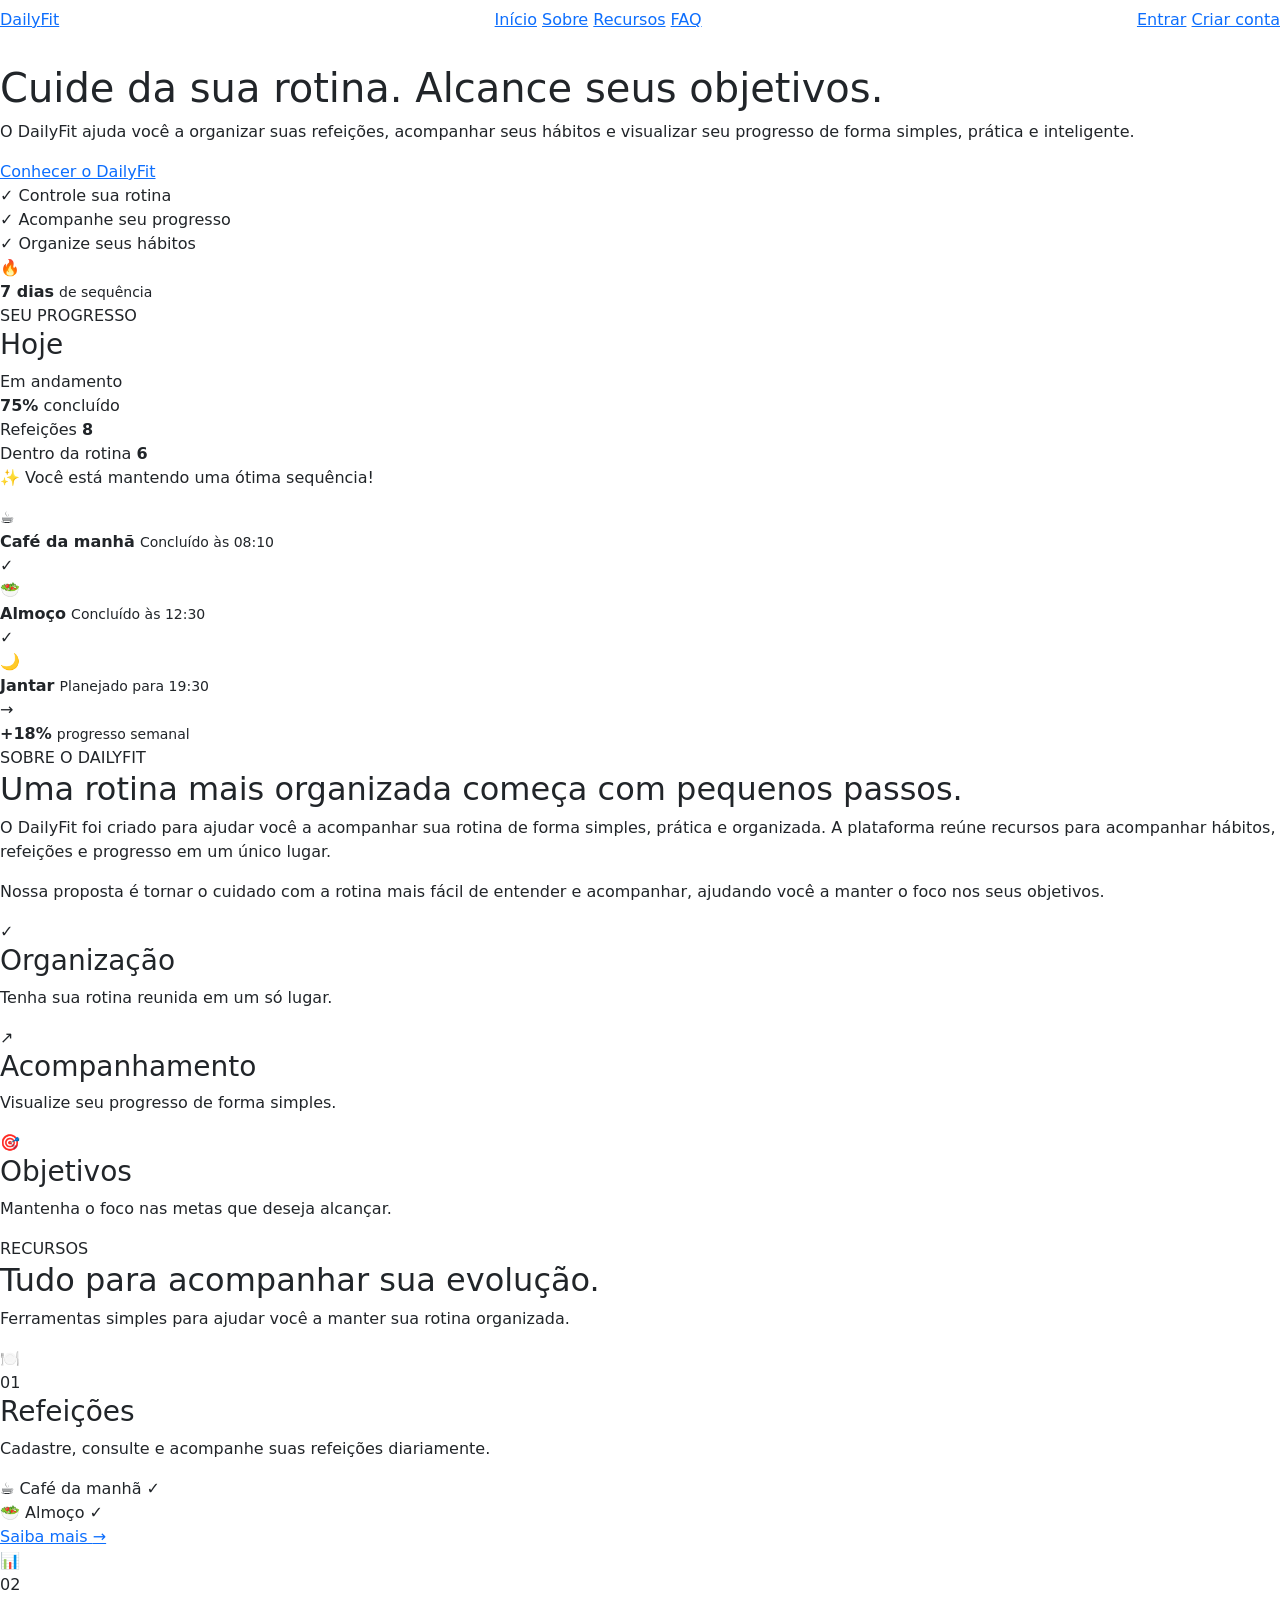
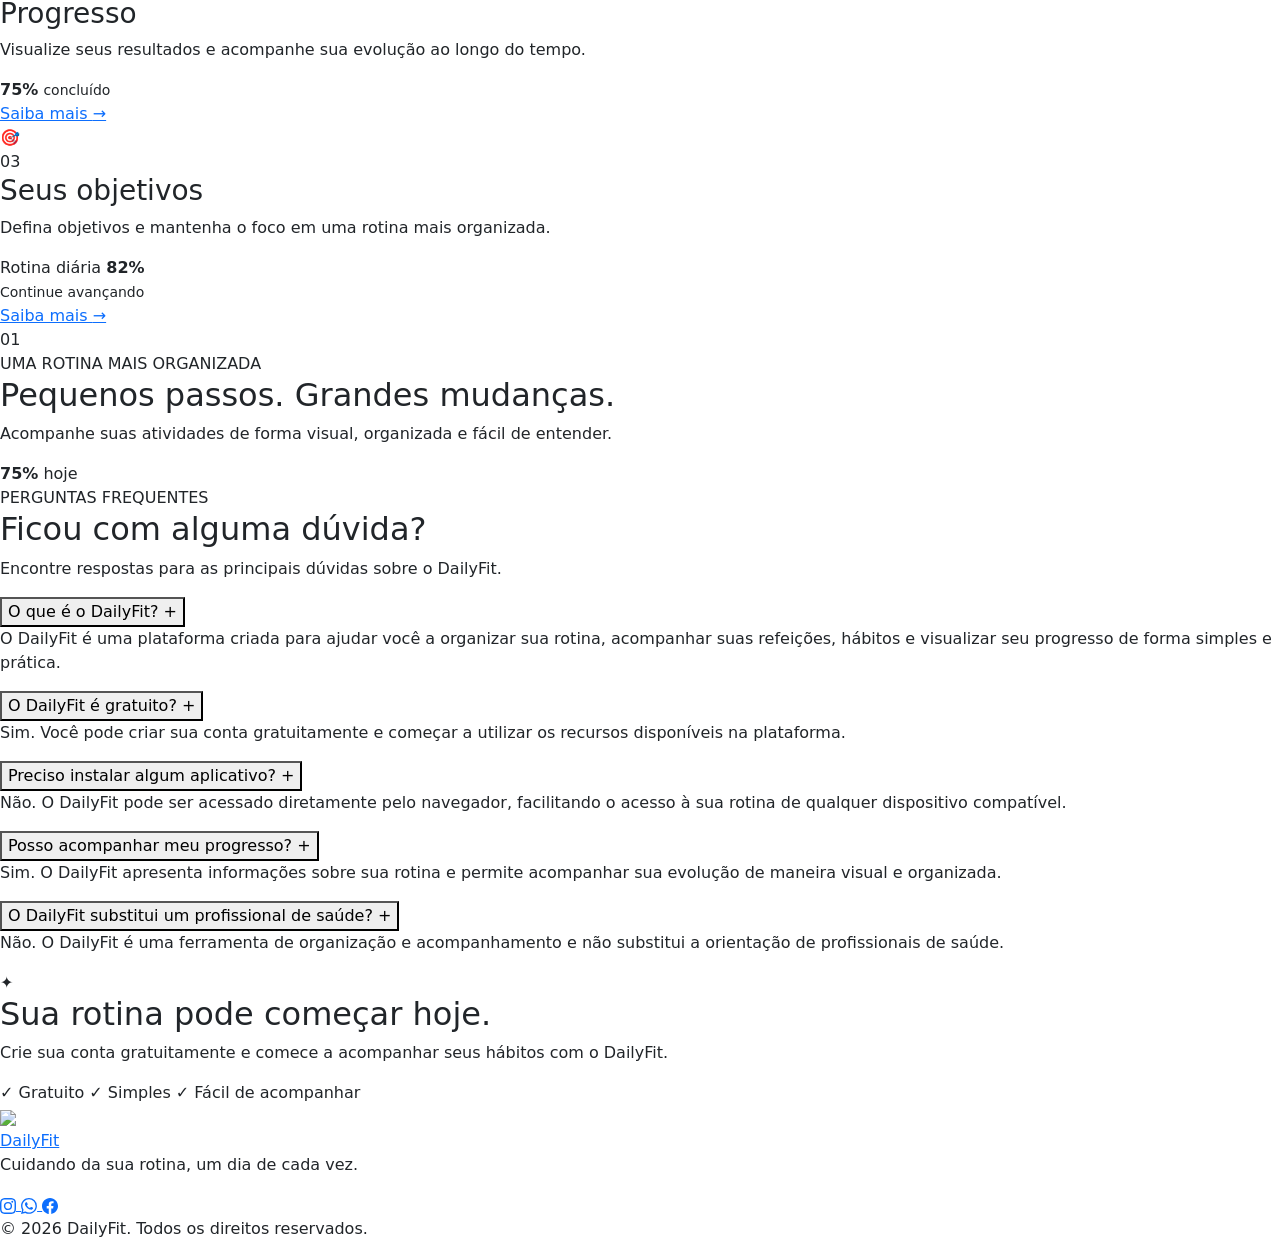
==== commit 6c83ef4c: "Mantém a tela de início original e deixa só banco e API - Restaura templates/index.html e static/css" ====
--- a/templates/index.html
+++ b/templates/index.html
@@ -10,7 +10,7 @@
     <link href="https://cdn.jsdelivr.net/npm/bootstrap@5.3.8/dist/css/bootstrap.min.css" rel="stylesheet" integrity="sha384-sRIl4kxILFvY47J16cr9ZwB07vP4J8+LH7qKQnuqkuIAvNWLzeN8tE5YBujZqJLB" crossorigin="anonymous">
     <link href="https://fonts.googleapis.com/css2?family=Inter:wght@400;500;600;700;800&display=swap" rel="stylesheet">
 
-    <link rel="stylesheet" href="/static/css/style.css">
+    <link rel="stylesheet" href="static/css/style.css">
 </head>
 <body>
 
@@ -41,7 +41,6 @@
              <p>O DailyFit ajuda você a organizar suas refeições, acompanhar seus hábitos e visualizar seu progresso de forma simples, prática e inteligente.</p>
 
             <div class="hero-buttons">
-                <a href="/cadastro" class="btn-primary">Começar agora</a>
                 <a href="#sobre" class="btn-secondary">Conhecer o DailyFit</a>
             </div>
 
@@ -483,11 +482,10 @@
                     <span>✓ Simples</span>
                     <span>✓ Fácil de acompanhar</span>
                 </div>
-                <a href="/cadastro" class="btn-primary cta-button">Criar minha conta grátis</a>
                 <div class="product-card">
-                    <img src="https://images.unsplash.com/photo-1565895405138-6c3a1555da6a?w=600" alt="Prato de refeição saudável" loading="lazy">
-                    <img src="https://images.unsplash.com/photo-1619566636858-adf3ef46400b?w=600" alt="Refeição equilibrada" loading="lazy">
-                    <img src="https://images.unsplash.com/photo-1690983321954-30481504365f?w=600" alt="Alimentos frescos" loading="lazy">
+                    <img src="https://images.unsplash.com/photo-1565895405138-6c3a1555da6a?">
+                    <img src="https://images.unsplash.com/photo-1619566636858-adf3ef46400b?" alt="">
+                    <img src="https://images.unsplash.com/photo-1690983321954-30481504365f?" alt="">
                  </div>
             </div>
         </section>
@@ -517,7 +515,7 @@
         </div>
     </footer>
 
-    <script src="/static/js/script.js"></script>
+    <script src="static/js/script.js""></script>
 
 </body>
 </html>
